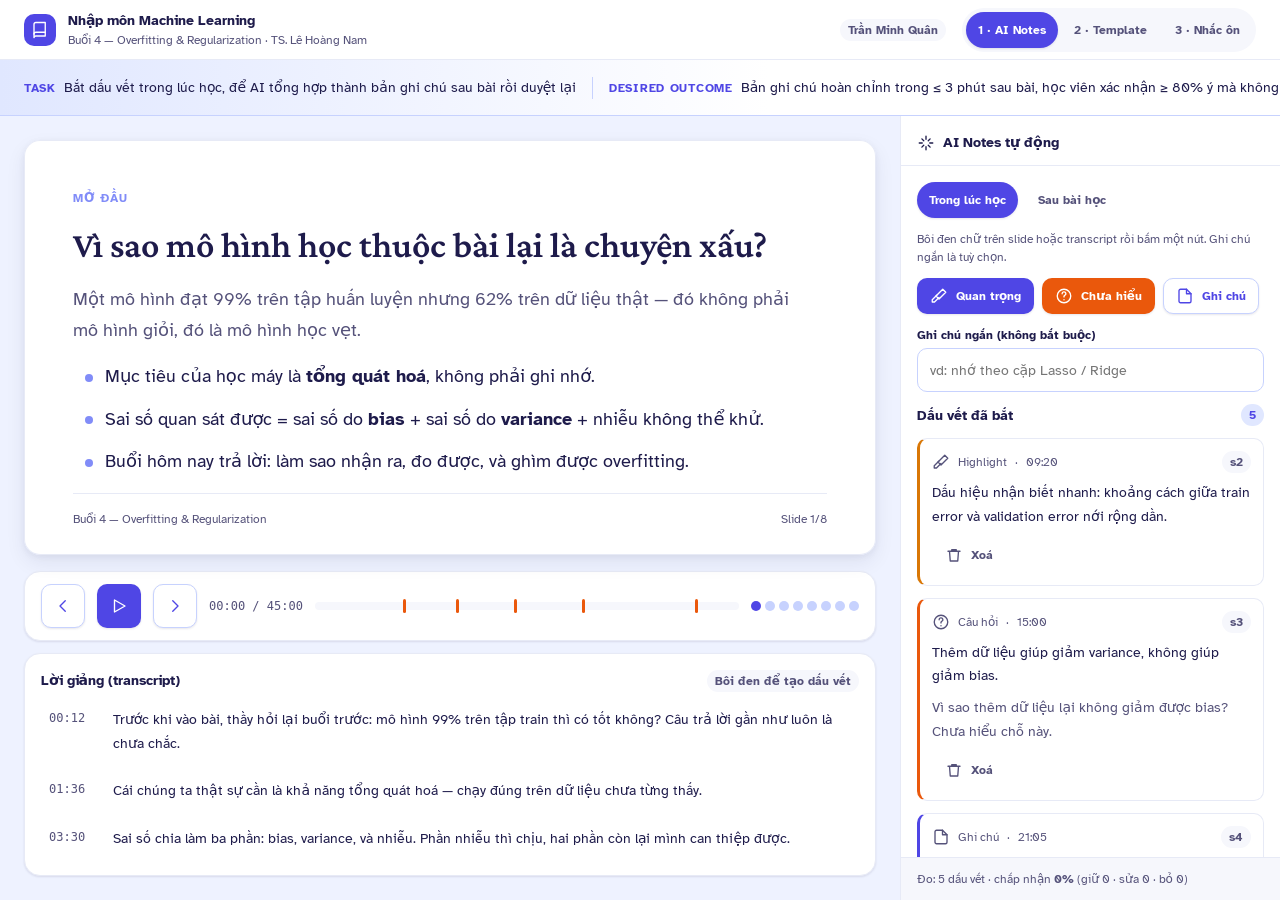
==== base_component/index.html @ a1caad3e "first commit" ====
<!doctype html>
<html lang="vi">
<head>
<meta charset="utf-8">
<meta name="viewport" content="width=device-width, initial-scale=1">
<title>Base — Màn hình buổi học (3 prototype)</title>
<meta name="description" content="Trang nền dùng chung cho 3 nhánh prototype: cùng context screen, cùng fixture, cùng component/visual style.">
<link rel="preconnect" href="https://fonts.googleapis.com">
<link rel="preconnect" href="https://fonts.gstatic.com" crossorigin>
<link href="https://fonts.googleapis.com/css2?family=Atkinson+Hyperlegible:wght@400;700&family=Crimson+Pro:wght@400;500;600;700&display=swap" rel="stylesheet">
<link rel="stylesheet" href="css/tokens.css">
<link rel="stylesheet" href="css/base.css">
<link rel="stylesheet" href="css/components.css">
</head>
<body>
  <a class="sr-only" href="#slide">Bỏ qua tới nội dung slide</a>

  <script src="js/fixtures.js"></script>
  <script src="js/components.js"></script>
  <script src="js/app.js"></script>
  <script src="js/branches.js"></script>
</body>
</html>
---- base_component/css/tokens.css ----
/* ============================================================
   TOKENS — Source of truth cho cả 3 nhánh prototype.
   Không hardcode màu/spacing trong component. Luôn dùng var().
   ============================================================ */
:root {
  /* --- Color: primitive --- */
  --indigo-50:  #EEF2FF;
  --indigo-100: #E0E7FF;
  --indigo-200: #C7D2FE;
  --indigo-400: #818CF8;
  --indigo-600: #4F46E5;
  --indigo-700: #4338CA;
  --indigo-950: #1E1B4B;
  --orange-600: #EA580C;
  --orange-100: #FFEDD5;
  --red-600:    #DC2626;
  --green-600:  #059669;
  --amber-500:  #D97706;
  --white:      #FFFFFF;

  /* --- Color: semantic --- */
  --color-background:   var(--indigo-50);
  --color-surface:      var(--white);
  --color-surface-alt:  #F6F7FC;
  --color-foreground:   var(--indigo-950);
  --color-muted-fg:     #55527A;
  --color-border:       var(--indigo-200);
  --color-border-soft:  #E7EAF6;
  --color-primary:      var(--indigo-600);
  --color-primary-hover:var(--indigo-700);
  --color-on-primary:   var(--white);
  --color-secondary:    var(--indigo-400);
  --color-accent:       var(--orange-600);
  --color-accent-soft:  var(--orange-100);
  --color-destructive:  var(--red-600);
  --color-success:      var(--green-600);
  --color-warning:      var(--amber-500);
  --color-ring:         var(--indigo-600);

  /* Marker colors — dùng cho highlight/question/note ở cả 3 nhánh */
  --mark-highlight:  #FDE68A;
  --mark-question:   #FBCFE8;
  --mark-note:       #BFDBFE;

  /* --- Spacing (density 5/10 — standard) --- */
  --space-1: 4px;
  --space-2: 8px;
  --space-3: 12px;
  --space-4: 16px;
  --space-5: 24px;
  --space-6: 32px;
  --space-7: 48px;
  --space-8: 64px;

  /* --- Radius --- */
  --radius-sm: 6px;
  --radius-md: 10px;
  --radius-lg: 16px;
  --radius-full: 999px;

  /* --- Elevation (Soft UI Evolution: bóng mềm nhưng rõ) --- */
  --shadow-sm: 0 1px 2px rgba(30,27,75,.06), 0 1px 3px rgba(30,27,75,.05);
  --shadow-md: 0 2px 6px rgba(30,27,75,.06), 0 8px 20px rgba(30,27,75,.07);
  --shadow-lg: 0 4px 12px rgba(30,27,75,.08), 0 18px 40px rgba(30,27,75,.10);

  /* --- Typography --- */
  --font-display: 'Crimson Pro', Georgia, 'Times New Roman', serif;
  --font-ui: 'Atkinson Hyperlegible', system-ui, -apple-system, 'Segoe UI', sans-serif;
  --font-mono: ui-monospace, 'SF Mono', Menlo, Consolas, monospace;

  --text-xs:   12px;
  --text-sm:   14px;
  --text-base: 16px;
  --text-lg:   18px;
  --text-xl:   22px;
  --text-2xl:  28px;
  --text-3xl:  36px;
  --text-4xl:  46px;

  --leading-tight: 1.25;
  --leading-normal: 1.5;
  --leading-relaxed: 1.7;

  /* --- Motion (standard 5/10) --- */
  --dur-fast: 150ms;
  --dur-base: 220ms;
  --dur-slow: 320ms;
  --ease-out: cubic-bezier(.22,.61,.36,1);
  --ease-in-out: cubic-bezier(.65,0,.35,1);

  /* --- Layout --- */
  --rail-width: 380px;
  --topbar-height: 60px;
  --taskbar-height: 56px;
}

@media (prefers-reduced-motion: reduce) {
  *, *::before, *::after {
    animation-duration: .01ms !important;
    animation-iteration-count: 1 !important;
    transition-duration: .01ms !important;
    scroll-behavior: auto !important;
  }
}
---- base_component/css/base.css ----
/* ============================================================
   BASE — reset + layout shell dùng chung cho 3 nhánh
   ============================================================ */
*, *::before, *::after { box-sizing: border-box; }
html, body { height: 100%; }
body {
  margin: 0;
  font-family: var(--font-ui);
  font-size: var(--text-base);
  line-height: var(--leading-normal);
  color: var(--color-foreground);
  background: var(--color-background);
  -webkit-font-smoothing: antialiased;
}
h1, h2, h3, h4 { font-family: var(--font-display); margin: 0; line-height: var(--leading-tight); font-weight: 600; }
p { margin: 0; }
button, input, select, textarea { font: inherit; color: inherit; }
:focus-visible {
  outline: 3px solid var(--color-ring);
  outline-offset: 2px;
  border-radius: var(--radius-sm);
}
::selection { background: var(--mark-highlight); color: var(--color-foreground); }
.sr-only {
  position: absolute; width: 1px; height: 1px; padding: 0; margin: -1px;
  overflow: hidden; clip: rect(0 0 0 0); white-space: nowrap; border: 0;
}

/* ---------- App shell ---------- */
.app {
  display: grid;
  grid-template-rows: var(--topbar-height) var(--taskbar-height) 1fr;
  height: 100dvh;
  overflow: hidden;
}

/* Topbar */
.topbar {
  display: flex; align-items: center; gap: var(--space-4);
  padding: 0 var(--space-5);
  background: var(--color-surface);
  border-bottom: 1px solid var(--color-border-soft);
  z-index: 20;
}
.topbar__brand { display: flex; align-items: center; gap: var(--space-3); min-width: 0; }
.topbar__logo {
  width: 32px; height: 32px; flex: none;
  display: grid; place-items: center;
  border-radius: var(--radius-md);
  background: var(--color-primary); color: var(--color-on-primary);
}
.topbar__titles { min-width: 0; }
.topbar__course {
  font-size: var(--text-sm); font-weight: 700;
  white-space: nowrap; overflow: hidden; text-overflow: ellipsis;
}
.topbar__lesson {
  font-size: var(--text-xs); color: var(--color-muted-fg);
  white-space: nowrap; overflow: hidden; text-overflow: ellipsis;
}
.topbar__spacer { flex: 1; }
.branch-switch { display: flex; gap: var(--space-1); background: var(--color-surface-alt); padding: var(--space-1); border-radius: var(--radius-full); }

/* Taskbar — task & desired outcome của nhánh đang chạy */
.taskbar {
  display: flex; align-items: center; gap: var(--space-4);
  padding: 0 var(--space-5);
  background: linear-gradient(90deg, var(--indigo-100), var(--color-surface) 60%);
  border-bottom: 1px solid var(--color-border);
  overflow-x: auto;
}
.taskbar__item { display: flex; align-items: baseline; gap: var(--space-2); white-space: nowrap; }
.taskbar__label {
  font-size: var(--text-xs); font-weight: 700; letter-spacing: .06em; text-transform: uppercase;
  color: var(--color-primary);
}
.taskbar__value { font-size: var(--text-sm); color: var(--color-foreground); }
.taskbar__divider { width: 1px; height: 22px; background: var(--color-border); flex: none; }

/* Main: stage + rail */
.main {
  display: grid;
  grid-template-columns: 1fr var(--rail-width);
  min-height: 0;
}
.stage {
  display: grid;
  grid-template-rows: 1fr auto;
  min-width: 0; min-height: 0;
  padding: var(--space-5);
  gap: var(--space-4);
}
.rail {
  display: flex; flex-direction: column;
  min-height: 0;
  background: var(--color-surface);
  border-left: 1px solid var(--color-border-soft);
}
.rail__header {
  display: flex; align-items: center; gap: var(--space-2);
  padding: var(--space-4) var(--space-4) var(--space-3);
  border-bottom: 1px solid var(--color-border-soft);
}
.rail__title { font-family: var(--font-ui); font-size: var(--text-sm); font-weight: 700; }
.rail__body { flex: 1; min-height: 0; overflow-y: auto; padding: var(--space-4); }
.rail__footer { padding: var(--space-3) var(--space-4); border-top: 1px solid var(--color-border-soft); background: var(--color-surface-alt); }

/* ---------- Responsive ---------- */
@media (max-width: 1100px) {
  :root { --rail-width: 320px; }
}
@media (max-width: 900px) {
  .app { grid-template-rows: var(--topbar-height) auto 1fr; height: auto; min-height: 100dvh; overflow: auto; }
  .main { grid-template-columns: 1fr; }
  .rail { border-left: 0; border-top: 1px solid var(--color-border); }
  .rail__body { max-height: none; }
  .taskbar { flex-wrap: wrap; gap: var(--space-2); padding: var(--space-3) var(--space-4); height: auto; }
  .taskbar__divider { display: none; }
  .taskbar__item { white-space: normal; }
}
---- base_component/css/components.css ----
/* ============================================================
   COMPONENTS — thư viện chung, 3 nhánh tái sử dụng nguyên trạng.
   Thêm component mới thì thêm ở đây để cả 3 nhánh cùng thấy.
   ============================================================ */

/* ---------- Button ---------- */
.btn {
  display: inline-flex; align-items: center; justify-content: center; gap: var(--space-2);
  min-height: 44px; padding: 0 var(--space-4);
  border: 1px solid transparent; border-radius: var(--radius-md);
  background: var(--color-primary); color: var(--color-on-primary);
  font-size: var(--text-sm); font-weight: 700; white-space: nowrap;
  cursor: pointer;
  transition: background var(--dur-base) var(--ease-out), transform var(--dur-fast) var(--ease-out), box-shadow var(--dur-base) var(--ease-out);
  box-shadow: var(--shadow-sm);
}
.btn:hover { background: var(--color-primary-hover); box-shadow: var(--shadow-md); }
.btn:active { transform: translateY(1px); }
.btn[disabled] { opacity: .5; cursor: not-allowed; box-shadow: none; }
.btn--secondary { background: var(--color-surface); color: var(--color-primary); border-color: var(--color-border); }
.btn--secondary:hover { background: var(--indigo-50); }
.btn--accent { background: var(--color-accent); }
.btn--accent:hover { background: #C2410C; }
.btn--ghost { background: transparent; color: var(--color-muted-fg); box-shadow: none; }
.btn--ghost:hover { background: var(--color-surface-alt); color: var(--color-foreground); }
.btn--sm { min-height: 36px; padding: 0 var(--space-3); font-size: var(--text-xs); }
.btn--icon { min-width: 44px; padding: 0; }
.btn--block { width: 100%; }

/* Segmented control (dùng cho branch switch & tab) */
.seg {
  appearance: none; border: 0; background: transparent; cursor: pointer;
  min-height: 36px; padding: 0 var(--space-3);
  border-radius: var(--radius-full);
  font-size: var(--text-xs); font-weight: 700; color: var(--color-muted-fg);
  transition: background var(--dur-base) var(--ease-out), color var(--dur-base) var(--ease-out);
}
.seg:hover { color: var(--color-foreground); background: var(--indigo-50); }
.seg[aria-selected="true"] { background: var(--color-primary); color: var(--color-on-primary); box-shadow: var(--shadow-sm); }

/* ---------- Card / Panel ---------- */
.card {
  background: var(--color-surface);
  border: 1px solid var(--color-border-soft);
  border-radius: var(--radius-lg);
  box-shadow: var(--shadow-sm);
}
.card--pad { padding: var(--space-4); }

/* ---------- Badge / Chip ---------- */
.badge {
  display: inline-flex; align-items: center; gap: var(--space-1);
  padding: 2px var(--space-2); border-radius: var(--radius-full);
  font-size: var(--text-xs); font-weight: 700;
  background: var(--indigo-100); color: var(--color-primary);
}
.badge--accent { background: var(--color-accent-soft); color: #9A3412; }
.badge--success { background: #D1FAE5; color: #065F46; }
.badge--muted { background: var(--color-surface-alt); color: var(--color-muted-fg); }

/* ---------- Slide (màn hình học dùng chung) ---------- */
.slide {
  position: relative;
  display: flex; flex-direction: column; gap: var(--space-4);
  padding: var(--space-7);
  min-height: 0; overflow-y: auto;
  background: var(--color-surface);
  border: 1px solid var(--color-border-soft);
  border-radius: var(--radius-lg);
  box-shadow: var(--shadow-md);
}
.slide__eyebrow {
  font-size: var(--text-xs); font-weight: 700; letter-spacing: .08em; text-transform: uppercase;
  color: var(--color-secondary);
}
.slide__title { font-size: var(--text-3xl); }
.slide__lead { font-size: var(--text-lg); color: var(--color-muted-fg); line-height: var(--leading-relaxed); max-width: 62ch; }
.slide__bullets { display: flex; flex-direction: column; gap: var(--space-3); margin: 0; padding: 0; list-style: none; }
.slide__bullet {
  position: relative; padding-left: var(--space-6);
  font-size: var(--text-lg); line-height: var(--leading-relaxed); max-width: 68ch;
  border-radius: var(--radius-sm);
  transition: background var(--dur-base) var(--ease-out);
}
.slide__bullet::before {
  content: ""; position: absolute; left: var(--space-3); top: .7em;
  width: 8px; height: 8px; border-radius: var(--radius-full);
  background: var(--color-secondary);
}
.slide__figure {
  border: 1px dashed var(--color-border);
  border-radius: var(--radius-md);
  background: var(--color-surface-alt);
  padding: var(--space-5);
  font-family: var(--font-mono); font-size: var(--text-sm); color: var(--color-muted-fg);
  white-space: pre-wrap;
}
.slide__footer {
  margin-top: auto; padding-top: var(--space-4);
  border-top: 1px solid var(--color-border-soft);
  display: flex; align-items: center; gap: var(--space-3);
  font-size: var(--text-xs); color: var(--color-muted-fg);
}
.slide--enter { animation: slideEnter var(--dur-slow) var(--ease-out); }
@keyframes slideEnter {
  from { opacity: 0; transform: translateY(8px); }
  to { opacity: 1; transform: none; }
}

/* Mark: dấu vết ghi nhớ trên slide — 3 nhánh dùng chung class này */
.mark { border-radius: 3px; padding: 0 2px; box-decoration-break: clone; cursor: pointer; }
.mark--highlight { background: var(--mark-highlight); }
.mark--question { background: var(--mark-question); }
.mark--note { background: var(--mark-note); }

/* ---------- Player bar ---------- */
.player {
  display: flex; align-items: center; gap: var(--space-3);
  padding: var(--space-3) var(--space-4);
  background: var(--color-surface);
  border: 1px solid var(--color-border-soft);
  border-radius: var(--radius-lg);
  box-shadow: var(--shadow-sm);
}
.player__time { font-family: var(--font-mono); font-size: var(--text-xs); color: var(--color-muted-fg); flex: none; }
.player__track {
  position: relative; flex: 1; height: 8px;
  background: var(--color-surface-alt); border-radius: var(--radius-full);
  cursor: pointer;
}
.player__fill {
  position: absolute; inset: 0 auto 0 0; width: 0%;
  background: var(--color-primary); border-radius: var(--radius-full);
  transition: width var(--dur-base) linear;
}
.player__tick {
  position: absolute; top: -3px; width: 3px; height: 14px;
  border-radius: 2px; background: var(--color-accent);
}
.player__slides { display: flex; gap: var(--space-1); flex: none; }
.player__dot {
  width: 10px; height: 10px; padding: 0; border: 0; border-radius: var(--radius-full);
  background: var(--color-border); cursor: pointer;
  transition: background var(--dur-fast) var(--ease-out), transform var(--dur-fast) var(--ease-out);
}
.player__dot:hover { transform: scale(1.3); }
.player__dot[aria-current="true"] { background: var(--color-primary); }

/* ---------- Transcript ---------- */
.transcript { display: flex; flex-direction: column; gap: var(--space-2); }
.transcript__line {
  display: grid; grid-template-columns: 52px 1fr; gap: var(--space-3);
  padding: var(--space-2); border-radius: var(--radius-md);
  font-size: var(--text-sm); line-height: var(--leading-relaxed);
  cursor: pointer;
  transition: background var(--dur-fast) var(--ease-out);
}
.transcript__line:hover { background: var(--color-surface-alt); }
.transcript__line[data-active="true"] { background: var(--indigo-50); box-shadow: inset 3px 0 0 var(--color-primary); }
.transcript__ts { font-family: var(--font-mono); font-size: var(--text-xs); color: var(--color-muted-fg); }

/* ---------- Note item (kết quả của cả 3 nhánh đều đổ về dạng này) ---------- */
.note {
  display: flex; flex-direction: column; gap: var(--space-2);
  padding: var(--space-3);
  border: 1px solid var(--color-border-soft); border-left: 3px solid var(--color-secondary);
  border-radius: var(--radius-md);
  background: var(--color-surface);
  transition: box-shadow var(--dur-base) var(--ease-out), transform var(--dur-base) var(--ease-out);
}
.note:hover { box-shadow: var(--shadow-md); }
.note--highlight { border-left-color: var(--color-warning); }
.note--question { border-left-color: var(--color-accent); }
.note--note { border-left-color: var(--color-primary); }
.note__meta { display: flex; align-items: center; gap: var(--space-2); font-size: var(--text-xs); color: var(--color-muted-fg); }
.note__text { font-size: var(--text-sm); line-height: var(--leading-relaxed); }
.note__actions { display: flex; gap: var(--space-2); }

.stack { display: flex; flex-direction: column; gap: var(--space-3); }
.row { display: flex; align-items: center; gap: var(--space-2); flex-wrap: wrap; }
.row--between { justify-content: space-between; }
.spacer { flex: 1; }

/* ---------- Empty state ---------- */
.empty {
  display: flex; flex-direction: column; align-items: center; gap: var(--space-3);
  padding: var(--space-7) var(--space-4); text-align: center;
  color: var(--color-muted-fg);
}
.empty__icon { color: var(--color-secondary); }
.empty__title { font-family: var(--font-ui); font-size: var(--text-sm); font-weight: 700; color: var(--color-foreground); }
.empty__hint { font-size: var(--text-xs); max-width: 34ch; }

/* ---------- Toast ---------- */
.toasts {
  position: fixed; right: var(--space-5); bottom: var(--space-5);
  display: flex; flex-direction: column; gap: var(--space-2);
  z-index: 60;
}
.toast {
  display: flex; align-items: center; gap: var(--space-2);
  padding: var(--space-3) var(--space-4);
  background: var(--color-foreground); color: var(--white);
  border-radius: var(--radius-md); box-shadow: var(--shadow-lg);
  font-size: var(--text-sm);
  animation: toastIn var(--dur-base) var(--ease-out);
}
@keyframes toastIn { from { opacity: 0; transform: translateY(8px); } to { opacity: 1; transform: none; } }

/* ---------- Form ---------- */
.field { display: flex; flex-direction: column; gap: var(--space-1); }
.field__label { font-size: var(--text-xs); font-weight: 700; }
.field__hint { font-size: var(--text-xs); color: var(--color-muted-fg); }
.input, .textarea {
  min-height: 44px; padding: var(--space-2) var(--space-3);
  border: 1px solid var(--color-border); border-radius: var(--radius-md);
  background: var(--color-surface); font-size: var(--text-sm);
  transition: border-color var(--dur-fast) var(--ease-out), box-shadow var(--dur-fast) var(--ease-out);
}
.input:focus, .textarea:focus { border-color: var(--color-primary); box-shadow: 0 0 0 3px var(--indigo-100); outline: none; }
.textarea { min-height: 88px; resize: vertical; line-height: var(--leading-relaxed); }

/* ---------- Skeleton (dùng khi nhánh mô phỏng AI đang xử lý) ---------- */
.skeleton {
  height: 12px; border-radius: var(--radius-full);
  background: linear-gradient(90deg, var(--color-surface-alt), var(--indigo-100), var(--color-surface-alt));
  background-size: 200% 100%;
  animation: shimmer 1.4s var(--ease-in-out) infinite;
}
@keyframes shimmer { from { background-position: 200% 0; } to { background-position: -200% 0; } }

.icon { width: 18px; height: 18px; flex: none; stroke: currentColor; fill: none; stroke-width: 1.8; stroke-linecap: round; stroke-linejoin: round; }
.icon--lg { width: 28px; height: 28px; }
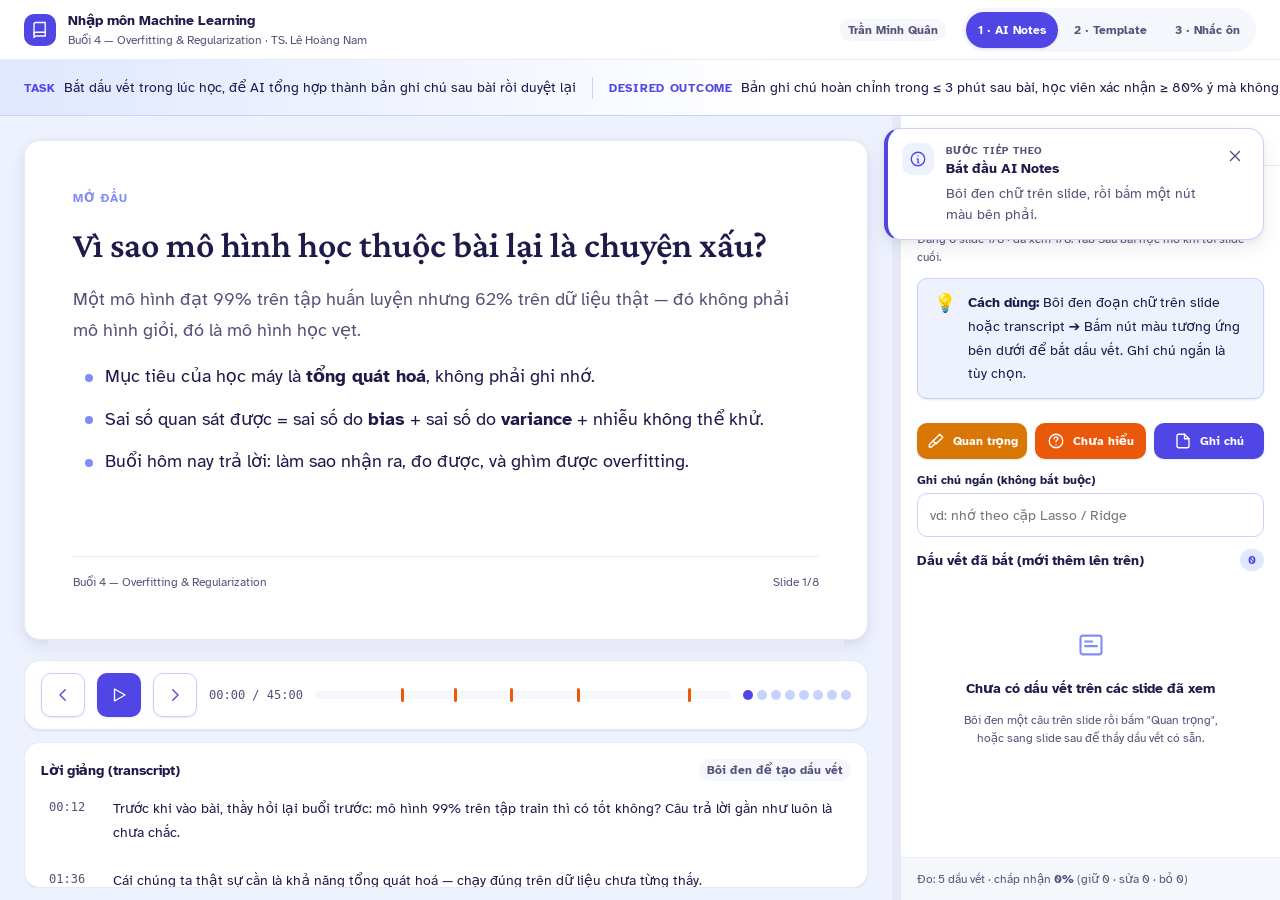
==== commit d83c4d7e: "Set up base" ====
--- a/base_component/index.html
+++ b/base_component/index.html
@@ -5,19 +5,20 @@
 <meta name="viewport" content="width=device-width, initial-scale=1">
 <title>Base — Màn hình buổi học (3 prototype)</title>
 <meta name="description" content="Trang nền dùng chung cho 3 nhánh prototype: cùng context screen, cùng fixture, cùng component/visual style.">
+<meta http-equiv="Cache-Control" content="no-cache, no-store, must-revalidate">
 <link rel="preconnect" href="https://fonts.googleapis.com">
 <link rel="preconnect" href="https://fonts.gstatic.com" crossorigin>
 <link href="https://fonts.googleapis.com/css2?family=Atkinson+Hyperlegible:wght@400;700&family=Crimson+Pro:wght@400;500;600;700&display=swap" rel="stylesheet">
-<link rel="stylesheet" href="css/tokens.css">
-<link rel="stylesheet" href="css/base.css">
-<link rel="stylesheet" href="css/components.css">
+<link rel="stylesheet" href="css/tokens.css?v=6">
+<link rel="stylesheet" href="css/base.css?v=6">
+<link rel="stylesheet" href="css/components.css?v=6">
 </head>
 <body>
   <a class="sr-only" href="#slide">Bỏ qua tới nội dung slide</a>
 
-  <script src="js/fixtures.js"></script>
-  <script src="js/components.js"></script>
-  <script src="js/app.js"></script>
-  <script src="js/branches.js"></script>
+  <script src="js/fixtures.js?v=6"></script>
+  <script src="js/components.js?v=6"></script>
+  <script src="js/app.js?v=6"></script>
+  <script src="js/branches.js?v=6"></script>
 </body>
 </html>
--- a/base_component/css/tokens.css
+++ b/base_component/css/tokens.css
@@ -14,8 +14,12 @@
   --orange-600: #EA580C;
   --orange-100: #FFEDD5;
   --red-600:    #DC2626;
+  --green-50:   #ECFDF5;
   --green-600:  #059669;
-  --amber-500:  #D97706;
+  --green-800:  #065F46;
+  --amber-100:  #FEF3C7;
+  --amber-600:  #D97706;
+  --amber-800:  #92400E;
   --white:      #FFFFFF;
 
   /* --- Color: semantic --- */
@@ -34,13 +38,19 @@
   --color-accent-soft:  var(--orange-100);
   --color-destructive:  var(--red-600);
   --color-success:      var(--green-600);
-  --color-warning:      var(--amber-500);
+  --color-warning:      var(--amber-600);
   --color-ring:         var(--indigo-600);
 
-  /* Marker colors — dùng cho highlight/question/note ở cả 3 nhánh */
-  --mark-highlight:  #FDE68A;
-  --mark-question:   #FBCFE8;
-  --mark-note:       #BFDBFE;
+  /* Marker colors — 3 loại ghi chú, Soft UI pastel + viền rõ */
+  --mark-highlight:         var(--amber-100);
+  --mark-highlight-border:  var(--amber-600);
+  --mark-highlight-fg:      var(--amber-800);
+  --mark-question:          var(--orange-100);
+  --mark-question-border:   var(--orange-600);
+  --mark-question-fg:       #9A3412;
+  --mark-note:              var(--indigo-50);
+  --mark-note-border:       var(--indigo-600);
+  --mark-note-fg:           var(--indigo-700);
 
   /* --- Spacing (density 5/10 — standard) --- */
   --space-1: 4px;
--- a/base_component/css/base.css
+++ b/base_component/css/base.css
@@ -77,19 +77,37 @@
 .taskbar__value { font-size: var(--text-sm); color: var(--color-foreground); }
 .taskbar__divider { width: 1px; height: 22px; background: var(--color-border); flex: none; }
 
-/* Main: stage + rail */
+/* Main: stage + rail — có splitter kéo dãn giữa các khung */
 .main {
   display: grid;
-  grid-template-columns: 1fr var(--rail-width);
+  grid-template-columns: 1fr 8px var(--rail-width);
   min-height: 0;
 }
 .stage {
   display: grid;
-  grid-template-rows: 1fr auto;
+  grid-template-rows: 1fr 8px var(--stage-dock, 240px);
   min-width: 0; min-height: 0;
-  padding: var(--space-5);
-  gap: var(--space-4);
+  padding: var(--space-5) var(--space-5) var(--space-3);
+  gap: 0;
 }
+.stage__dock {
+  display: flex; flex-direction: column; gap: var(--space-3);
+  min-height: 0; overflow: auto;
+  padding-top: var(--space-3);
+}
+.splitter {
+  position: relative; z-index: 8;
+  background: var(--color-border-soft);
+  transition: background var(--dur-fast) var(--ease-out);
+}
+.splitter::after {
+  content: ""; position: absolute; inset: -4px;
+}
+.splitter:hover, .splitter:active, .splitter.is-dragging {
+  background: var(--color-primary);
+}
+.splitter--x { cursor: col-resize; }
+.splitter--y { cursor: row-resize; margin-inline: var(--space-5); }
 .rail {
   display: flex; flex-direction: column;
   min-height: 0;
@@ -112,6 +130,8 @@
 @media (max-width: 900px) {
   .app { grid-template-rows: var(--topbar-height) auto 1fr; height: auto; min-height: 100dvh; overflow: auto; }
   .main { grid-template-columns: 1fr; }
+  .splitter--x { display: none; }
+  .stage { grid-template-rows: minmax(240px, 1fr) 8px minmax(180px, var(--stage-dock, 240px)); }
   .rail { border-left: 0; border-top: 1px solid var(--color-border); }
   .rail__body { max-height: none; }
   .taskbar { flex-wrap: wrap; gap: var(--space-2); padding: var(--space-3) var(--space-4); height: auto; }
--- a/base_component/css/components.css
+++ b/base_component/css/components.css
@@ -21,11 +21,17 @@
 .btn--secondary:hover { background: var(--indigo-50); }
 .btn--accent { background: var(--color-accent); }
 .btn--accent:hover { background: #C2410C; }
+.btn--highlight { background: var(--mark-highlight-border); color: var(--white); }
+.btn--highlight:hover { background: #B45309; }
+.btn--question { background: var(--mark-question-border); color: var(--white); }
+.btn--question:hover { background: #C2410C; }
+.btn--note { background: var(--mark-note-border); color: var(--white); }
+.btn--note:hover { background: var(--indigo-700); }
 .btn--ghost { background: transparent; color: var(--color-muted-fg); box-shadow: none; }
 .btn--ghost:hover { background: var(--color-surface-alt); color: var(--color-foreground); }
 .btn--sm { min-height: 36px; padding: 0 var(--space-3); font-size: var(--text-xs); }
 .btn--icon { min-width: 44px; padding: 0; }
-.btn--block { width: 100%; }
+.btn--block { width: 100%; white-space: normal; }
 
 /* Segmented control (dùng cho branch switch & tab) */
 .seg {
@@ -57,6 +63,18 @@
 .badge--accent { background: var(--color-accent-soft); color: #9A3412; }
 .badge--success { background: #D1FAE5; color: #065F46; }
 .badge--muted { background: var(--color-surface-alt); color: var(--color-muted-fg); }
+.badge--highlight {
+  background: var(--mark-highlight); color: var(--mark-highlight-fg);
+  border: 1px solid var(--mark-highlight-border);
+}
+.badge--question {
+  background: var(--mark-question); color: var(--mark-question-fg);
+  border: 1px solid var(--mark-question-border);
+}
+.badge--note {
+  background: var(--mark-note); color: var(--mark-note-fg);
+  border: 1px solid var(--mark-note-border);
+}
 
 /* ---------- Slide (màn hình học dùng chung) ---------- */
 .slide {
@@ -109,9 +127,9 @@
 
 /* Mark: dấu vết ghi nhớ trên slide — 3 nhánh dùng chung class này */
 .mark { border-radius: 3px; padding: 0 2px; box-decoration-break: clone; cursor: pointer; }
-.mark--highlight { background: var(--mark-highlight); }
-.mark--question { background: var(--mark-question); }
-.mark--note { background: var(--mark-note); }
+.mark--highlight { background: var(--mark-highlight); box-shadow: inset 0 -2px 0 var(--mark-highlight-border); }
+.mark--question { background: var(--mark-question); box-shadow: inset 0 -2px 0 var(--mark-question-border); }
+.mark--note { background: var(--mark-note); box-shadow: inset 0 -2px 0 var(--mark-note-border); }
 
 /* ---------- Player bar ---------- */
 .player {
@@ -163,18 +181,30 @@
 .note {
   display: flex; flex-direction: column; gap: var(--space-2);
   padding: var(--space-3);
-  border: 1px solid var(--color-border-soft); border-left: 3px solid var(--color-secondary);
+  border: 1px solid var(--color-border-soft); border-left: 4px solid var(--color-secondary);
   border-radius: var(--radius-md);
   background: var(--color-surface);
   transition: box-shadow var(--dur-base) var(--ease-out), transform var(--dur-base) var(--ease-out);
 }
 .note:hover { box-shadow: var(--shadow-md); }
-.note--highlight { border-left-color: var(--color-warning); }
-.note--question { border-left-color: var(--color-accent); }
-.note--note { border-left-color: var(--color-primary); }
-.note__meta { display: flex; align-items: center; gap: var(--space-2); font-size: var(--text-xs); color: var(--color-muted-fg); }
+.note--highlight {
+  border-color: var(--mark-highlight-border);
+  border-left-color: var(--mark-highlight-border);
+  background: var(--mark-highlight);
+}
+.note--question {
+  border-color: var(--mark-question-border);
+  border-left-color: var(--mark-question-border);
+  background: var(--mark-question);
+}
+.note--note {
+  border-color: var(--mark-note-border);
+  border-left-color: var(--mark-note-border);
+  background: var(--mark-note);
+}
+.note__meta { display: flex; align-items: center; gap: var(--space-2); font-size: var(--text-xs); color: var(--color-muted-fg); flex-wrap: wrap; }
 .note__text { font-size: var(--text-sm); line-height: var(--leading-relaxed); }
-.note__actions { display: flex; gap: var(--space-2); }
+.note__actions { display: flex; gap: var(--space-2); flex-wrap: wrap; }
 
 .stack { display: flex; flex-direction: column; gap: var(--space-3); }
 .row { display: flex; align-items: center; gap: var(--space-2); flex-wrap: wrap; }
@@ -200,10 +230,18 @@
 .toast {
   display: flex; align-items: center; gap: var(--space-2);
   padding: var(--space-3) var(--space-4);
-  background: var(--color-foreground); color: var(--white);
-  border-radius: var(--radius-md); box-shadow: var(--shadow-lg);
+  background: var(--color-surface); color: var(--color-foreground);
+  border: 1px solid var(--indigo-200);
+  border-left: 3px solid var(--color-success);
+  border-radius: var(--radius-md); box-shadow: var(--shadow-md);
   font-size: var(--text-sm);
   animation: toastIn var(--dur-base) var(--ease-out);
+}
+.toast--nudge {
+  border-left-color: var(--color-primary);
+  max-width: 380px;
+  align-items: flex-start;
+  white-space: normal;
 }
 @keyframes toastIn { from { opacity: 0; transform: translateY(8px); } to { opacity: 1; transform: none; } }
 
@@ -231,3 +269,187 @@
 
 .icon { width: 18px; height: 18px; flex: none; stroke: currentColor; fill: none; stroke-width: 1.8; stroke-linecap: round; stroke-linejoin: round; }
 .icon--lg { width: 28px; height: 28px; }
+
+/* Inner boxes that opt into CSS resize (splitter ở layout shell lo phần lớn) */
+.resizable-box {
+  resize: vertical;
+  overflow: auto;
+  min-height: 120px;
+  max-height: 80vh;
+}
+
+/* ---------- Guide / coachmark banner ---------- */
+.guide-banner {
+  display: flex; align-items: flex-start; gap: var(--space-3);
+  padding: var(--space-3) var(--space-4);
+  border: 1px solid var(--indigo-200);
+  border-radius: var(--radius-md);
+  background: var(--indigo-50);
+  box-shadow: var(--shadow-sm);
+  font-size: var(--text-sm); line-height: var(--leading-relaxed);
+  color: var(--color-foreground);
+}
+.guide-banner__emoji {
+  flex: none; font-size: var(--text-lg); line-height: 1.4;
+}
+.guide-banner__text { min-width: 0; }
+.guide-banner__text strong { font-weight: 700; color: var(--indigo-950); }
+
+/* End-of-lesson nudge — nổi hơn guide-banner */
+.nudge-banner {
+  display: flex; flex-direction: column; gap: var(--space-3);
+  padding: var(--space-4);
+  border: 1.5px solid var(--color-success);
+  border-radius: var(--radius-md);
+  background: var(--green-50);
+  box-shadow: var(--shadow-sm);
+  animation: slideEnter var(--dur-slow) var(--ease-out);
+}
+.nudge-banner__title {
+  font-size: var(--text-sm); font-weight: 700; color: var(--green-800);
+  line-height: var(--leading-relaxed);
+}
+
+/* Equal-width action row (3 nút màu ghi chú) */
+.btn-row-equal { display: flex; gap: var(--space-2); flex-wrap: wrap; }
+.btn-row-equal > .btn { flex: 1; min-width: 0; padding-inline: var(--space-2); }
+
+/* Compact segmented tab bar inside the rail */
+.seg-bar {
+  display: flex; gap: 2px;
+  padding: var(--space-1);
+  background: var(--color-surface-alt);
+  border-radius: var(--radius-full);
+  overflow-x: auto;
+}
+.seg-bar .seg {
+  flex: 1; min-width: 0; padding: 0 var(--space-2);
+  white-space: nowrap; gap: var(--space-1);
+}
+.seg .badge { font-size: 10px; padding: 1px 6px; }
+.seg[aria-selected="true"] .badge { box-shadow: 0 0 0 1px rgba(255,255,255,.45); }
+
+/* Template tab panel */
+.tab-panel { display: flex; flex-direction: column; gap: var(--space-3); }
+.input--lg { min-height: 52px; }
+
+/* Structured summary sections */
+.summary-section {
+  display: flex; flex-direction: column; gap: var(--space-3);
+  padding: var(--space-4);
+  border: 1px solid var(--color-border-soft);
+  border-radius: var(--radius-lg);
+  background: var(--color-surface);
+}
+.summary-section--highlight { background: var(--mark-highlight); border-color: var(--mark-highlight-border); }
+.summary-section--question { background: var(--mark-question); border-color: var(--mark-question-border); }
+.summary-section--note { background: var(--mark-note); border-color: var(--mark-note-border); }
+.summary-section .note { background: var(--color-surface); }
+.summary-section__head {
+  display: flex; align-items: center; gap: var(--space-2); flex-wrap: wrap;
+}
+.summary-section__icon { font-size: var(--text-lg); line-height: 1; }
+.summary-section__title { font-size: var(--text-sm); font-weight: 700; }
+
+.sample-action { justify-content: center; white-space: normal; text-align: center; min-height: 44px; height: auto; padding-block: var(--space-2); }
+
+/* VSCode-like suggestion dropdown */
+.suggest { position: relative; width: 100%; }
+.suggest__menu {
+  position: absolute; left: 0; right: 0; top: calc(100% + 4px);
+  z-index: 50;
+  background: var(--color-surface);
+  border: 1px solid var(--color-border);
+  border-radius: var(--radius-md);
+  box-shadow: var(--shadow-lg);
+  max-height: 240px; overflow-y: auto;
+}
+.suggest__hint {
+  padding: 6px 12px;
+  font-size: 10px; font-weight: 700; letter-spacing: .04em; text-transform: uppercase;
+  color: var(--color-muted-fg);
+  border-bottom: 1px solid var(--color-border-soft);
+}
+.suggest__item {
+  display: block; width: 100%;
+  padding: 8px 12px;
+  border: 0; background: transparent;
+  text-align: left; font-size: var(--text-sm); line-height: 1.45;
+  cursor: pointer; color: var(--color-foreground);
+}
+.suggest__item:hover, .suggest__item[aria-selected="true"] { background: var(--indigo-50); }
+.suggest__item mark {
+  background: var(--mark-highlight);
+  color: var(--mark-highlight-fg);
+  font-weight: 700;
+  padding: 0 1px; border-radius: 2px;
+}
+
+.seg--locked { opacity: .55; }
+.progress-hint { font-size: var(--text-xs); color: var(--color-muted-fg); }
+
+/* Thông báo động — thẻ sáng, viền accent, không nền tối */
+.coaches {
+  position: fixed;
+  top: calc(var(--topbar-height) + var(--taskbar-height) + 12px);
+  right: var(--space-4);
+  z-index: 80;
+  width: min(380px, calc(100vw - 24px));
+  pointer-events: none;
+}
+.coach {
+  pointer-events: auto;
+  display: flex; align-items: flex-start; gap: var(--space-3);
+  padding: 14px 12px 14px 14px;
+  background: var(--color-surface);
+  color: var(--color-foreground);
+  border: 1px solid var(--indigo-200);
+  border-left: 4px solid var(--indigo-600);
+  border-radius: var(--radius-lg);
+  box-shadow: var(--shadow-md);
+  animation: coachIn 280ms var(--ease-out);
+}
+.coach--nudge {
+  background: #F0FDF4;
+  border-color: #BBF7D0;
+  border-left-color: var(--color-success);
+}
+.coach--success {
+  background: #EEF2FF;
+  border-color: var(--indigo-200);
+  border-left-color: var(--indigo-600);
+}
+.coach--warn {
+  background: var(--amber-100);
+  border-color: #FDE68A;
+  border-left-color: var(--amber-600);
+}
+.coach__icon {
+  flex: none; width: 32px; height: 32px;
+  display: grid; place-items: center;
+  border-radius: var(--radius-md);
+  background: var(--indigo-50);
+  color: var(--indigo-600);
+}
+.coach--nudge .coach__icon { background: #D1FAE5; color: #065F46; }
+.coach--success .coach__icon { background: var(--indigo-100); color: var(--indigo-700); }
+.coach--warn .coach__icon { background: #FEF3C7; color: var(--amber-800); }
+.coach__kicker {
+  font-size: 10px; font-weight: 700; letter-spacing: .08em; text-transform: uppercase;
+  color: var(--color-muted-fg); margin-bottom: 2px;
+}
+.coach__title { font-size: var(--text-sm); font-weight: 700; line-height: 1.35; color: var(--color-foreground); }
+.coach__text { font-size: var(--text-sm); line-height: 1.5; color: var(--color-muted-fg); margin-top: 4px; }
+.coach__body { min-width: 0; flex: 1; }
+.coach__actions { margin-top: var(--space-3); }
+.coach__cta { min-height: 36px; }
+.coach__close {
+  flex: none; width: 32px; height: 32px; padding: 0;
+  border: 0; border-radius: var(--radius-sm);
+  background: transparent; color: var(--color-muted-fg); cursor: pointer;
+}
+.coach__close:hover { background: var(--color-surface-alt); color: var(--color-foreground); }
+@keyframes coachIn {
+  from { opacity: 0; transform: translateY(-8px); }
+  to { opacity: 1; transform: none; }
+}
